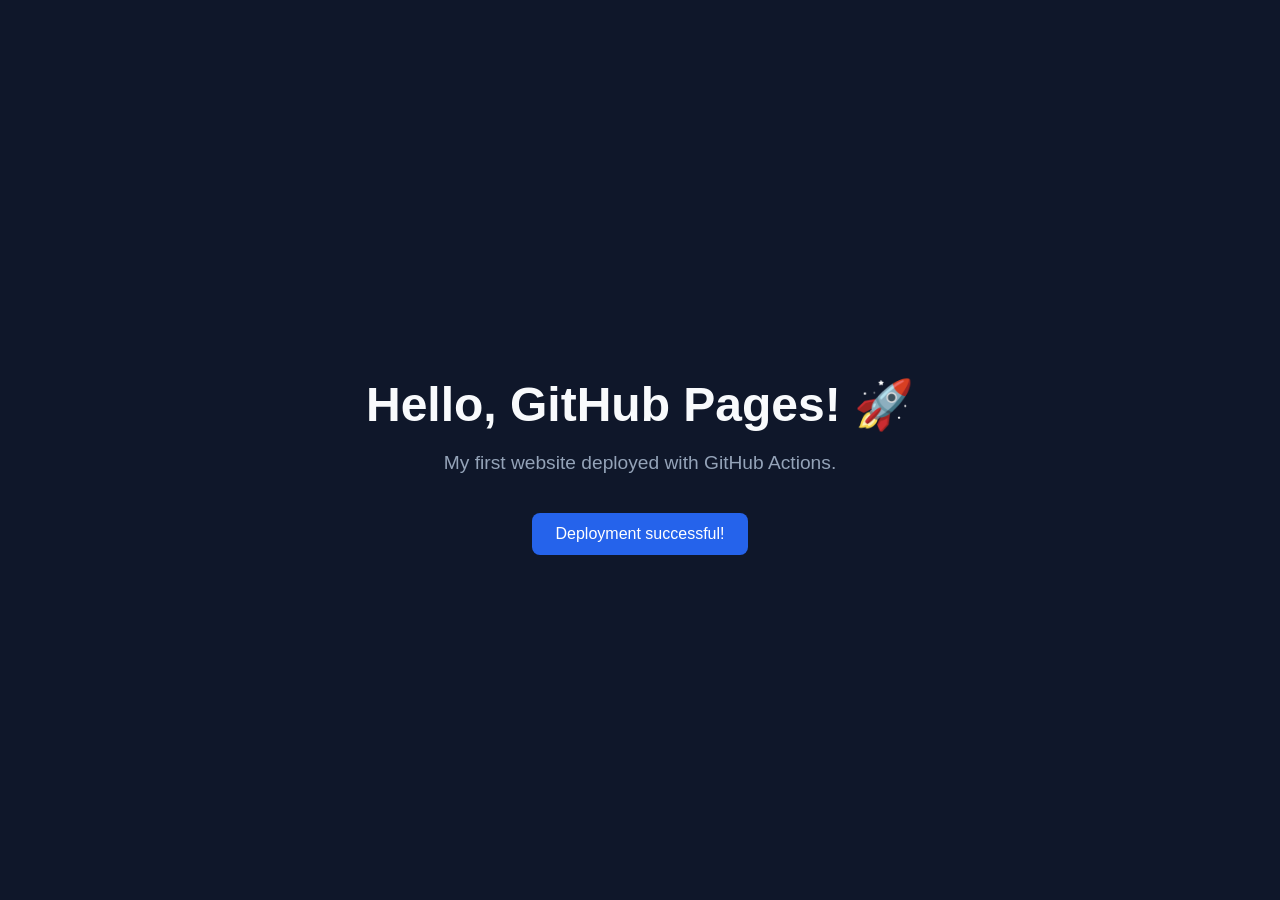
==== index.html @ bdc83b50 "first commit" ====
<!DOCTYPE html>
<html lang="it">
<head>
  <meta charset="UTF-8">
  <meta name="viewport" content="width=device-width, initial-scale=1.0">
  <title>My First GitHub Pages Site</title>

  <style>
    * {
      box-sizing: border-box;
    }

    body {
      margin: 0;
      min-height: 100vh;
      display: flex;
      justify-content: center;
      align-items: center;
      font-family: Arial, sans-serif;
      background: #0f172a;
      color: #f8fafc;
    }

    .container {
      text-align: center;
      padding: 40px;
    }

    h1 {
      font-size: 3rem;
      margin-bottom: 16px;
    }

    p {
      color: #94a3b8;
      font-size: 1.2rem;
    }

    .badge {
      display: inline-block;
      margin-top: 20px;
      padding: 12px 24px;
      border-radius: 8px;
      background: #2563eb;
      color: white;
    }
  </style>
</head>

<body>
  <div class="container">
    <h1>Hello, GitHub Pages! 🚀</h1>
    <p>My first website deployed with GitHub Actions.</p>
    <div class="badge">Deployment successful!</div>
  </div>
</body>
</html>
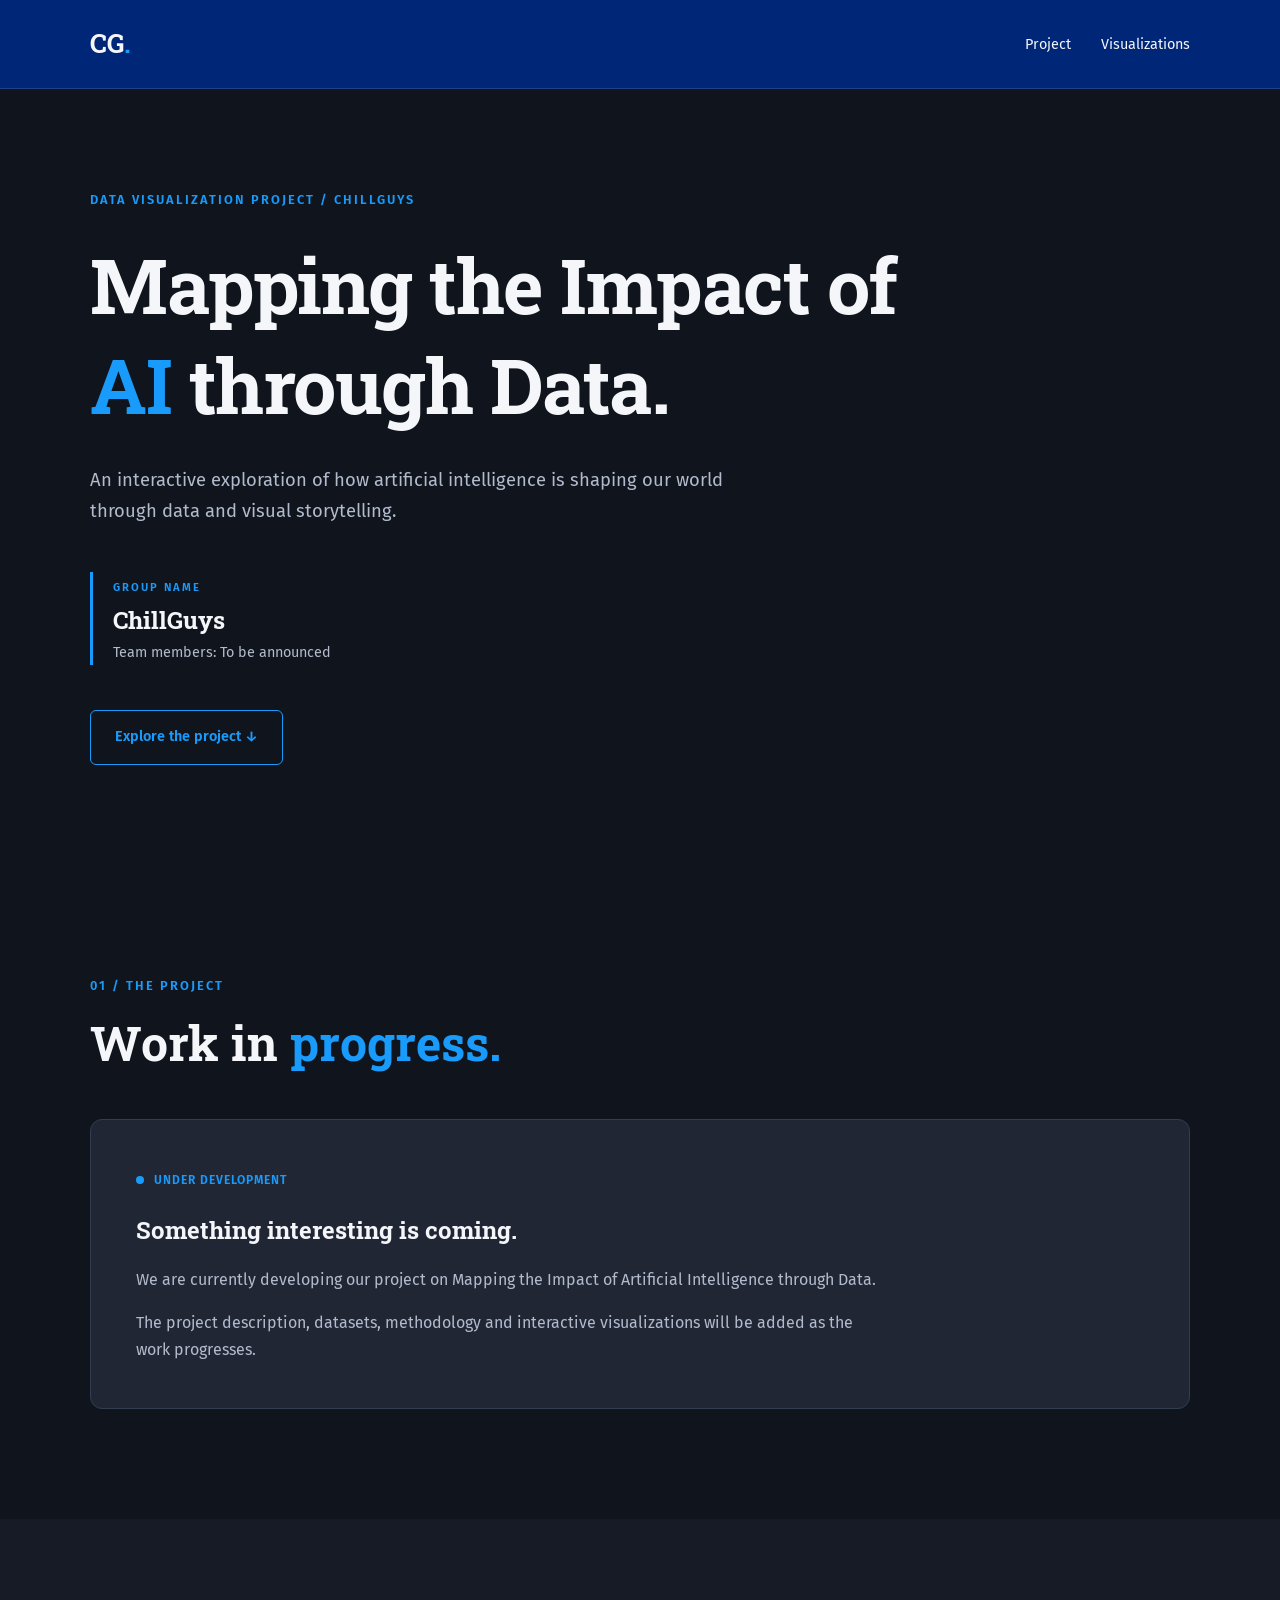
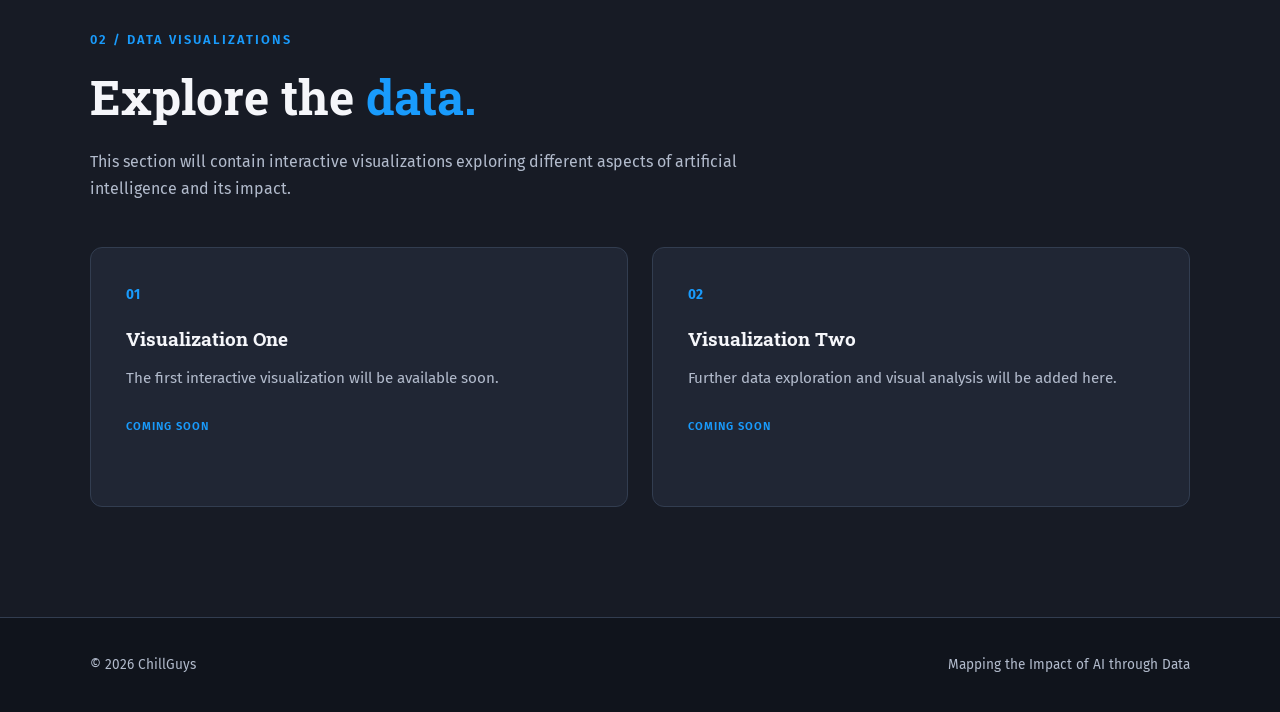
==== commit 02201acc: "update index.html and add the css" ====
--- a/index.html
+++ b/index.html
@@ -1,58 +1,166 @@
 
 <!DOCTYPE html>
-<html lang="it">
+<html lang="en">
 <head>
   <meta charset="UTF-8">
   <meta name="viewport" content="width=device-width, initial-scale=1.0">
-  <title>My First GitHub Pages Site</title>
 
-  <style>
-    * {
-      box-sizing: border-box;
-    }
+  <meta name="description"
+        content="Mapping the Impact of AI through Data - ChillGuys">
 
-    body {
-      margin: 0;
-      min-height: 100vh;
-      display: flex;
-      justify-content: center;
-      align-items: center;
-      font-family: Arial, sans-serif;
-      background: #0f172a;
-      color: #f8fafc;
-    }
+  <title>Mapping the Impact of AI through Data | ChillGuys</title>
 
-    .container {
-      text-align: center;
-      padding: 40px;
-    }
+  <!-- Google Fonts -->
+  <link rel="preconnect" href="https://fonts.googleapis.com">
+  <link rel="preconnect"
+        href="https://fonts.gstatic.com" crossorigin>
 
-    h1 {
-      font-size: 3rem;
-      margin-bottom: 16px;
-    }
+  <link href="https://fonts.googleapis.com/css2?family=Fira+Sans:wght@400;500;600;700&family=Roboto+Slab:wght@400;500;600;700&display=swap"
+        rel="stylesheet">
 
-    p {
-      color: #94a3b8;
-      font-size: 1.2rem;
-    }
-
-    .badge {
-      display: inline-block;
-      margin-top: 20px;
-      padding: 12px 24px;
-      border-radius: 8px;
-      background: #2563eb;
-      color: white;
-    }
-  </style>
+  <!-- External CSS -->
+  <link rel="stylesheet" href="css\style.css">
 </head>
 
 <body>
-  <div class="container">
-    <h1>Hello, GitHub Pages! 🚀</h1>
-    <p>My first website deployed with GitHub Actions.</p>
-    <div class="badge">Deployment successful!</div>
-  </div>
+
+  <!-- NAVIGATION -->
+  <header class="site-header">
+    <nav class="navbar" aria-label="Main navigation">
+      <a href="index.html" class="logo">CG<span>.</span></a>
+
+      <ul class="nav-links">
+        <li><a href="#project">Project</a></li>
+        <li><a href="#visualizations">Visualizations</a></li>
+      </ul>
+    </nav>
+  </header>
+
+  <main>
+
+    <!-- HERO -->
+    <section class="hero">
+      <div class="container">
+
+        <p class="eyebrow">
+          DATA VISUALIZATION PROJECT / CHILLGUYS
+        </p>
+
+        <h1>
+          Mapping the Impact of
+          <span>AI</span> through Data.
+        </h1>
+
+        <p class="hero-description">
+          An interactive exploration of how artificial
+          intelligence is shaping our world through data
+          and visual storytelling.
+        </p>
+
+        <div class="group-info">
+          <span class="group-label">GROUP NAME</span>
+          <h2>ChillGuys</h2>
+          <p>Team members: To be announced</p>
+        </div>
+
+        <a href="#project" class="hero-link">
+          Explore the project &darr;
+        </a>
+
+      </div>
+    </section>
+
+    <!-- SECTION 1 -->
+    <section id="project" class="section">
+      <div class="container">
+
+        <div class="section-heading">
+          <span class="section-number">01 / THE PROJECT</span>
+          <h2>Work in <span>progress.</span></h2>
+        </div>
+
+        <div class="project-card">
+          <span class="status">
+            <span class="status-dot"></span>
+            UNDER DEVELOPMENT
+          </span>
+
+          <h3>Something interesting is coming.</h3>
+
+          <p>
+            We are currently developing our project on
+            Mapping the Impact of Artificial Intelligence
+            through Data.
+          </p>
+
+          <p>
+            The project description, datasets, methodology
+            and interactive visualizations will be added
+            as the work progresses.
+          </p>
+        </div>
+
+      </div>
+    </section>
+
+    <!-- FUTURE VISUALIZATIONS -->
+    <section id="visualizations" class="section section-alt">
+      <div class="container">
+
+        <div class="section-heading">
+          <span class="section-number">
+            02 / DATA VISUALIZATIONS
+          </span>
+
+          <h2>Explore the <span>data.</span></h2>
+
+          <p class="section-description">
+            This section will contain interactive
+            visualizations exploring different aspects
+            of artificial intelligence and its impact.
+          </p>
+        </div>
+
+        <div class="visualization-grid">
+
+          <article class="visualization-card">
+            <span class="card-number">01</span>
+            <h3>Visualization One</h3>
+            <p>
+              The first interactive visualization
+              will be available soon.
+            </p>
+            <span class="coming-soon">COMING SOON</span>
+          </article>
+
+          <article class="visualization-card">
+            <span class="card-number">02</span>
+            <h3>Visualization Two</h3>
+            <p>
+              Further data exploration and visual
+              analysis will be added here.
+            </p>
+            <span class="coming-soon">COMING SOON</span>
+          </article>
+
+        </div>
+      </div>
+    </section>
+
+  </main>
+
+  <!-- FOOTER -->
+  <footer class="site-footer">
+    <div class="container footer-content">
+      <p>
+        &copy; 2026 ChillGuys
+      </p>
+
+      <p>
+        Mapping the Impact of AI through Data
+      </p>
+    </div>
+  </footer>
+
 </body>
 </html>
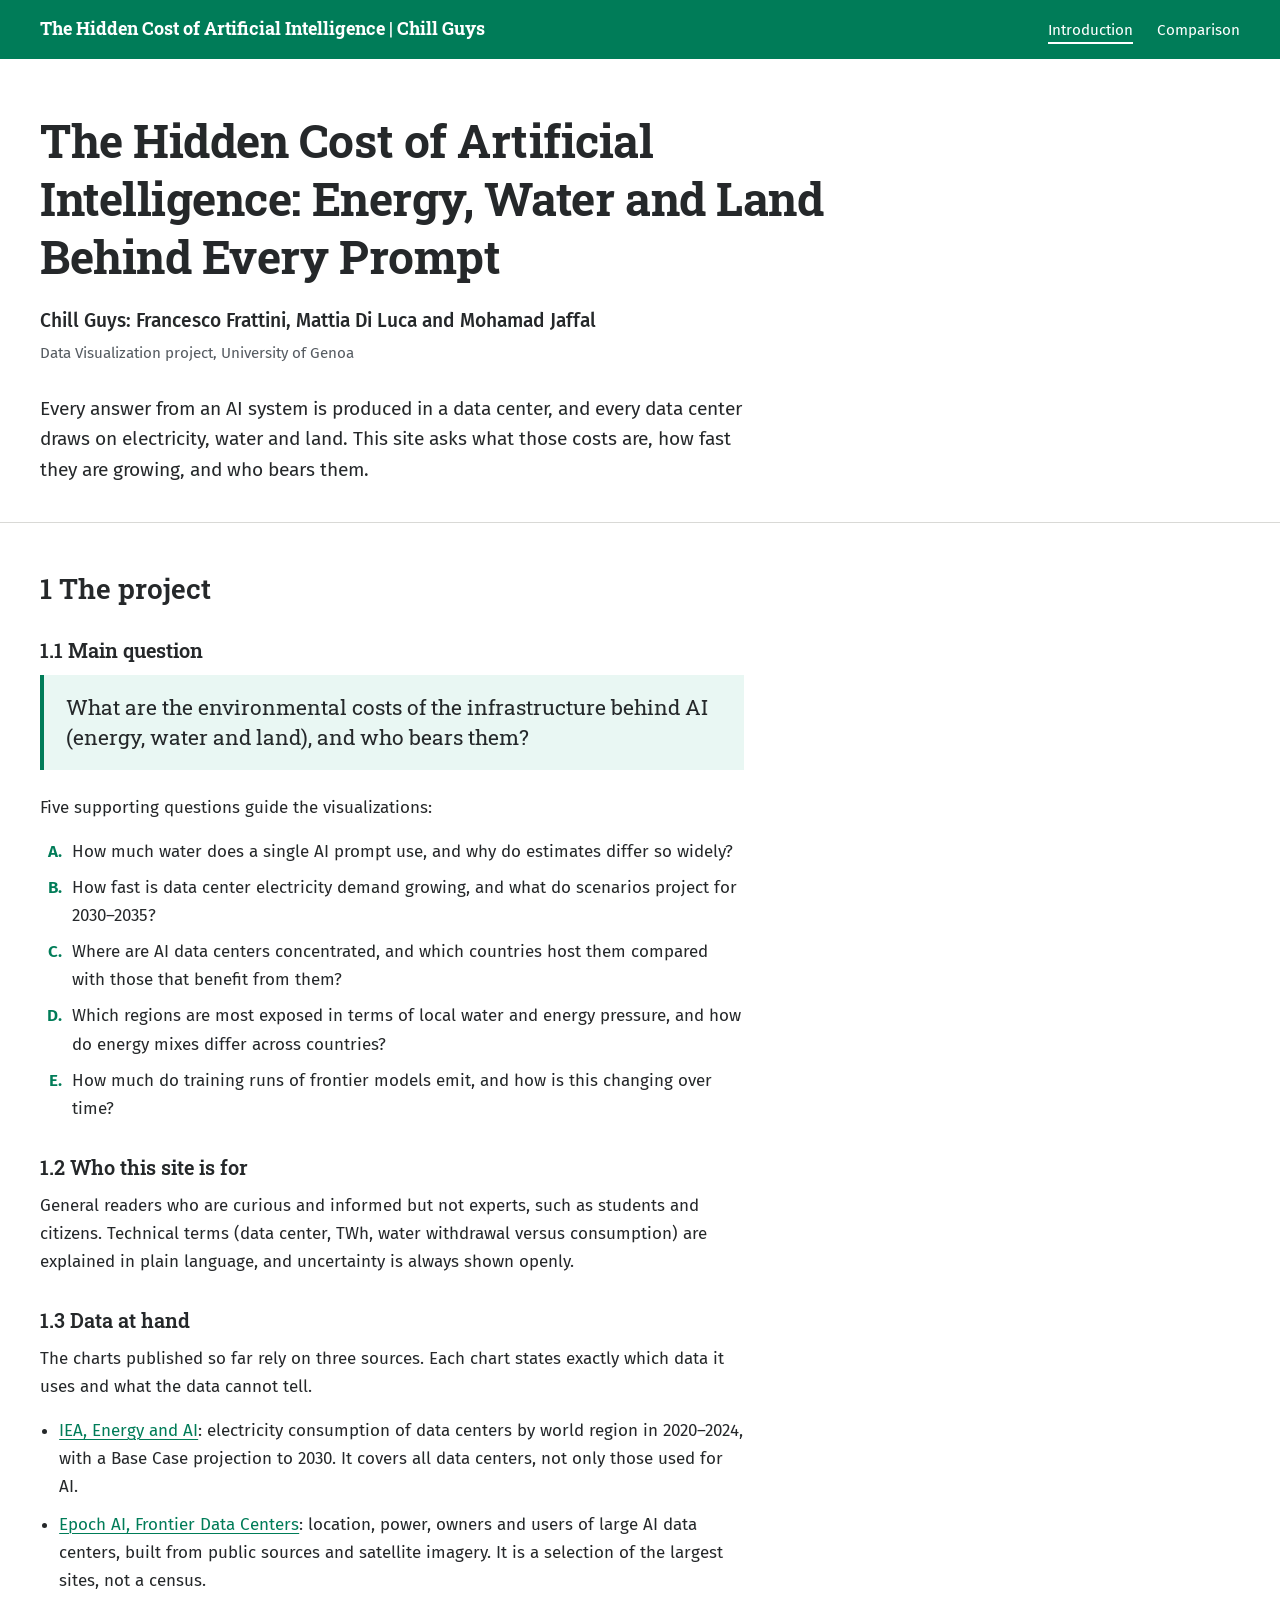
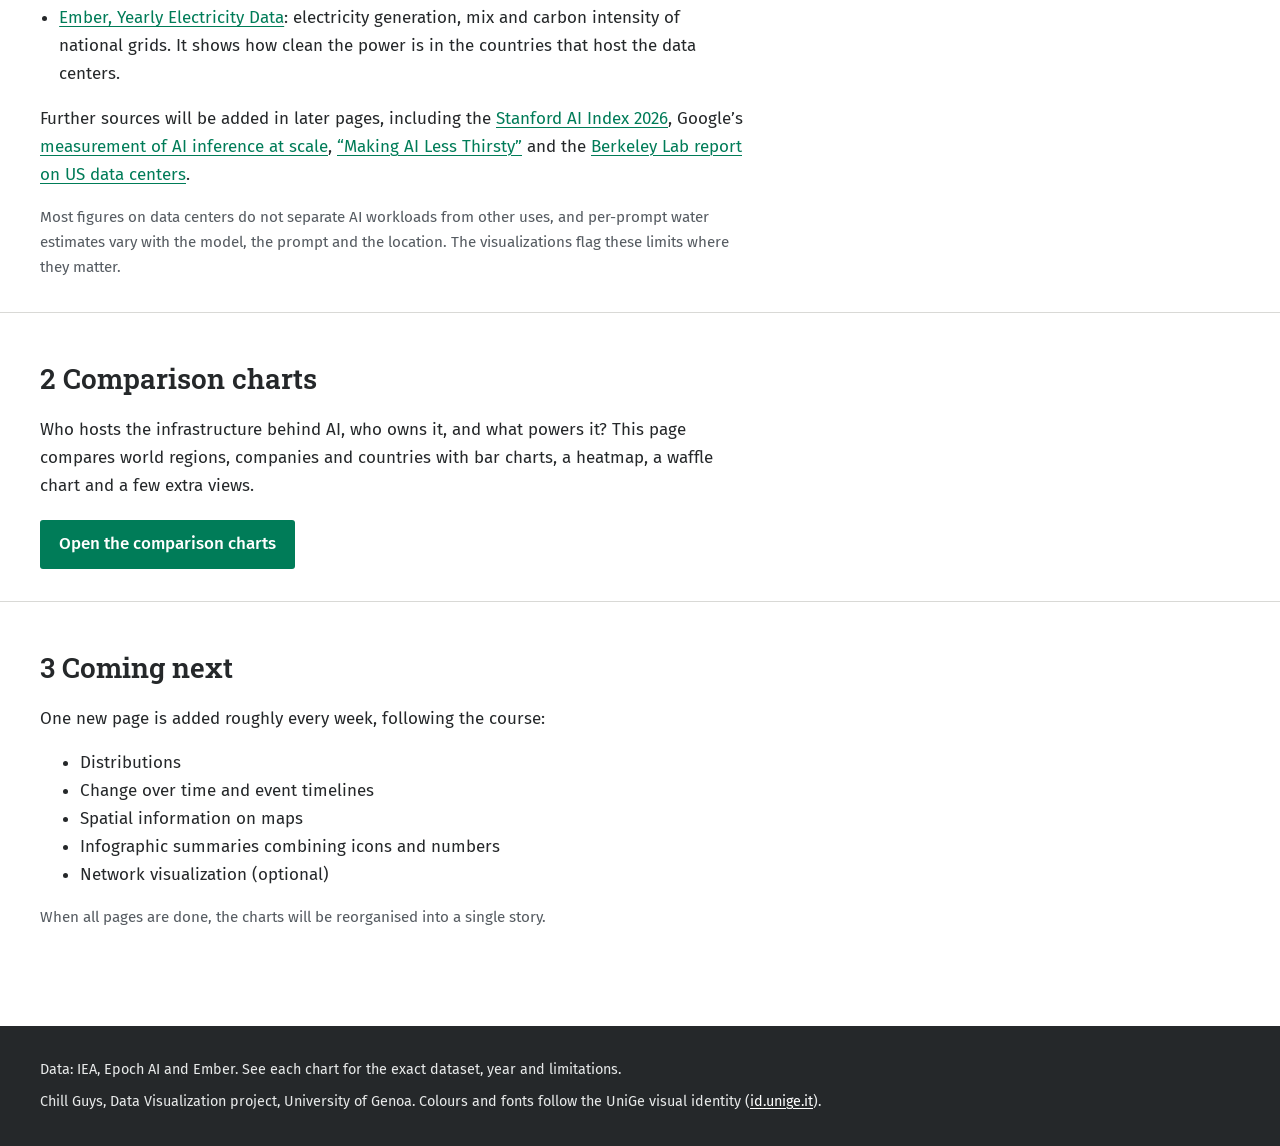
==== commit edd1e175: "modificato css e creato comparison page" ====
--- a/index.html
+++ b/index.html
@@ -1,166 +1,106 @@
-
 <!DOCTYPE html>
 <html lang="en">
 <head>
   <meta charset="UTF-8">
   <meta name="viewport" content="width=device-width, initial-scale=1.0">
+  <meta name="description" content="A data visualization project on the environmental costs of the infrastructure behind artificial intelligence: energy, water and land, and who bears them.">
+  <title>The Hidden Cost of Artificial Intelligence | Chill Guys</title>
 
-  <meta name="description"
-        content="Mapping the Impact of AI through Data - ChillGuys">
+  <link rel="preconnect" href="https://fonts.googleapis.com">
+  <link rel="preconnect" href="https://fonts.gstatic.com" crossorigin>
+  <link href="https://fonts.googleapis.com/css2?family=Fira+Sans:ital,wght@0,400;0,500;0,600;0,700;1,400&amp;family=Roboto+Slab:wght@400;600;700&amp;display=swap" rel="stylesheet">
 
-  <title>Mapping the Impact of AI through Data | ChillGuys</title>
-
-  <!-- Google Fonts -->
-  <link rel="preconnect" href="https://fonts.googleapis.com">
-  <link rel="preconnect"
-        href="https://fonts.gstatic.com" crossorigin>
-
-  <link href="https://fonts.googleapis.com/css2?family=Fira+Sans:wght@400;500;600;700&family=Roboto+Slab:wght@400;500;600;700&display=swap"
-        rel="stylesheet">
-
-  <!-- External CSS -->
-  <link rel="stylesheet" href="css\style.css">
+  <link rel="stylesheet" href="css/style.css">
 </head>
 
 <body>
+  <a class="skip-link" href="#main">Skip to the content</a>
 
-  <!-- NAVIGATION -->
   <header class="site-header">
-    <nav class="navbar" aria-label="Main navigation">
-      <a href="index.html" class="logo">CG<span>.</span></a>
-
-      <ul class="nav-links">
-        <li><a href="#project">Project</a></li>
-        <li><a href="#visualizations">Visualizations</a></li>
-      </ul>
-    </nav>
+    <div class="container site-bar">
+      <a class="site-name" href="index.html">The Hidden Cost of Artificial Intelligence | Chill Guys</a>
+      <nav class="site-nav" aria-label="Main navigation">
+        <ul>
+          <li><a href="index.html" aria-current="page">Introduction</a></li>
+          <li><a href="comparison.html">Comparison</a></li>
+        </ul>
+      </nav>
+    </div>
   </header>
 
-  <main>
+  <main id="main">
 
-    <!-- HERO -->
-    <section class="hero">
+    <div class="report-header">
       <div class="container">
+        <h1>The Hidden Cost of Artificial Intelligence: Energy, Water and Land Behind Every Prompt</h1>
+        <p class="subtitle">Chill Guys: Francesco Frattini, Mattia Di Luca and Mohamad Jaffal</p>
+        <p class="course-line">Data Visualization project, University of Genoa</p>
+        <p class="lead">Every answer from an AI system is produced in a data center, and every data center draws on electricity, water and land. This site asks what those costs are, how fast they are growing, and who bears them.</p>
+      </div>
+    </div>
 
-        <p class="eyebrow">
-          DATA VISUALIZATION PROJECT / CHILLGUYS
-        </p>
+    <section class="report-section" id="project" aria-labelledby="project-title">
+      <div class="container">
+        <h2 id="project-title">1 The project</h2>
 
-        <h1>
-          Mapping the Impact of
-          <span>AI</span> through Data.
-        </h1>
+        <h3>1.1 Main question</h3>
+        <p class="key-question">What are the environmental costs of the infrastructure behind AI (energy, water and land), and who bears them?</p>
 
-        <p class="hero-description">
-          An interactive exploration of how artificial
-          intelligence is shaping our world through data
-          and visual storytelling.
-        </p>
+        <p class="prose">Five supporting questions guide the visualizations:</p>
+        <ol class="questions prose">
+          <li>How much water does a single AI prompt use, and why do estimates differ so widely?</li>
+          <li>How fast is data center electricity demand growing, and what do scenarios project for 2030&ndash;2035?</li>
+          <li>Where are AI data centers concentrated, and which countries host them compared with those that benefit from them?</li>
+          <li>Which regions are most exposed in terms of local water and energy pressure, and how do energy mixes differ across countries?</li>
+          <li>How much do training runs of frontier models emit, and how is this changing over time?</li>
+        </ol>
 
-        <div class="group-info">
-          <span class="group-label">GROUP NAME</span>
-          <h2>ChillGuys</h2>
-          <p>Team members: To be announced</p>
-        </div>
+        <h3>1.2 Who this site is for</h3>
+        <p class="prose">General readers who are curious and informed but not experts, such as students and citizens. Technical terms (data center, TWh, water withdrawal versus consumption) are explained in plain language, and uncertainty is always shown openly.</p>
 
-        <a href="#project" class="hero-link">
-          Explore the project &darr;
-        </a>
-
+        <h3>1.3 Data at hand</h3>
+        <p class="prose">The charts published so far rely on three sources. Each chart states exactly which data it uses and what the data cannot tell.</p>
+        <ul class="source-list prose">
+          <li><a href="https://www.iea.org/data-and-statistics/data-product/energy-and-ai">IEA, Energy and AI</a>: electricity consumption of data centers by world region in 2020&ndash;2024, with a Base Case projection to 2030. It covers all data centers, not only those used for AI.</li>
+          <li><a href="https://epoch.ai/data/data-centers">Epoch AI, Frontier Data Centers</a>: location, power, owners and users of large AI data centers, built from public sources and satellite imagery. It is a selection of the largest sites, not a census.</li>
+          <li><a href="https://ember-energy.org/data/yearly-electricity-data/">Ember, Yearly Electricity Data</a>: electricity generation, mix and carbon intensity of national grids. It shows how clean the power is in the countries that host the data centers.</li>
+        </ul>
+        <p class="prose">Further sources will be added in later pages, including the <a href="https://hai.stanford.edu/ai-index/2026-ai-index-report">Stanford AI Index 2026</a>, Google&rsquo;s <a href="https://arxiv.org/html/2508.15734v1">measurement of AI inference at scale</a>, <a href="https://dl.acm.org/doi/10.1145/3724499">&ldquo;Making AI Less Thirsty&rdquo;</a> and the <a href="https://eta-publications.lbl.gov/publications/2024-lbnl-data-center-energy-usage-report">Berkeley Lab report on US data centers</a>.</p>
+        <p class="note">Most figures on data centers do not separate AI workloads from other uses, and per-prompt water estimates vary with the model, the prompt and the location. The visualizations flag these limits where they matter.</p>
       </div>
     </section>
 
-    <!-- SECTION 1 -->
-    <section id="project" class="section">
+    <section class="report-section" id="comparison" aria-labelledby="comparison-title">
       <div class="container">
-
-        <div class="section-heading">
-          <span class="section-number">01 / THE PROJECT</span>
-          <h2>Work in <span>progress.</span></h2>
-        </div>
-
-        <div class="project-card">
-          <span class="status">
-            <span class="status-dot"></span>
-            UNDER DEVELOPMENT
-          </span>
-
-          <h3>Something interesting is coming.</h3>
-
-          <p>
-            We are currently developing our project on
-            Mapping the Impact of Artificial Intelligence
-            through Data.
-          </p>
-
-          <p>
-            The project description, datasets, methodology
-            and interactive visualizations will be added
-            as the work progresses.
-          </p>
-        </div>
-
+        <h2 id="comparison-title">2 Comparison charts</h2>
+        <p class="prose">Who hosts the infrastructure behind AI, who owns it, and what powers it? This page compares world regions, companies and countries with bar charts, a heatmap, a waffle chart and a few extra views.</p>
+        <p><a class="page-link" href="comparison.html">Open the comparison charts</a></p>
       </div>
     </section>
 
-    <!-- FUTURE VISUALIZATIONS -->
-    <section id="visualizations" class="section section-alt">
+    <section class="report-section" id="next" aria-labelledby="next-title">
       <div class="container">
-
-        <div class="section-heading">
-          <span class="section-number">
-            02 / DATA VISUALIZATIONS
-          </span>
-
-          <h2>Explore the <span>data.</span></h2>
-
-          <p class="section-description">
-            This section will contain interactive
-            visualizations exploring different aspects
-            of artificial intelligence and its impact.
-          </p>
-        </div>
-
-        <div class="visualization-grid">
-
-          <article class="visualization-card">
-            <span class="card-number">01</span>
-            <h3>Visualization One</h3>
-            <p>
-              The first interactive visualization
-              will be available soon.
-            </p>
-            <span class="coming-soon">COMING SOON</span>
-          </article>
-
-          <article class="visualization-card">
-            <span class="card-number">02</span>
-            <h3>Visualization Two</h3>
-            <p>
-              Further data exploration and visual
-              analysis will be added here.
-            </p>
-            <span class="coming-soon">COMING SOON</span>
-          </article>
-
-        </div>
+        <h2 id="next-title">3 Coming next</h2>
+        <p class="prose">One new page is added roughly every week, following the course:</p>
+        <ul class="prose">
+          <li>Distributions</li>
+          <li>Change over time and event timelines</li>
+          <li>Spatial information on maps</li>
+          <li>Infographic summaries combining icons and numbers</li>
+          <li>Network visualization (optional)</li>
+        </ul>
+        <p class="note">When all pages are done, the charts will be reorganised into a single story.</p>
       </div>
     </section>
 
   </main>
 
-  <!-- FOOTER -->
   <footer class="site-footer">
-    <div class="container footer-content">
-      <p>
-        &copy; 2026 ChillGuys
-      </p>
-
-      <p>
-        Mapping the Impact of AI through Data
-      </p>
+    <div class="container">
+      <p>Data: IEA, Epoch AI and Ember. See each chart for the exact dataset, year and limitations.</p>
+      <p>Chill Guys, Data Visualization project, University of Genoa. Colours and fonts follow the UniGe visual identity (<a href="https://id.unige.it">id.unige.it</a>).</p>
+      <!-- TODO: add the official UniGe logo from id.unige.it/download (put it in an img/ folder). -->
     </div>
   </footer>
-
 </body>
 </html>
--- a/css/style.css
+++ b/css/style.css
@@ -0,0 +1,479 @@
+/* ==========================================================================
+   ChillGuys - Data Visualization project
+   Report-style layout. Colours from the UniGe visual identity (id.unige.it):
+     - Scienze MFN green   #007C58  (Pantone 2419 C)
+     - UniGe dark          #25282A  (Pantone 426 C)
+     - UniGe cool grey     #D9D9D6  (Pantone Cool Gray 1 C)
+     - UniGe yellow        #F4DA40  (Pantone 7404 C)
+     - UniGe light blue    #199BFC  (Pantone 2192 C)
+     - UniGe red           #C8102E  (Pantone 186 C)
+   Variants derived from the green (same hue, different lightness):
+     deep #005C41, accent #30A684, tint #E9F7F3
+   Fonts required by the course: Roboto Slab (headings), Fira Sans (text).
+   All styling lives in this file; SVG elements are styled through classes.
+   ========================================================================== */
+
+/* 1. Design tokens
+   -------------------------------------------------------------------------- */
+:root {
+  --green: #007C58;
+  --green-deep: #005C41;
+  --accent: #30A684;
+  --tint: #E9F7F3;
+
+  --ink: #25282A;
+  --muted: #555B61;
+  --rule: #D9D9D6;
+  --paper: #FFFFFF;
+  --surface: #F4F6F5;
+
+  --yellow: #F4DA40;
+  --blue: #199BFC;
+  --red: #C8102E;
+
+  /* sequential scale for heatmaps (light to dark green) */
+  --seq-0: #E9F7F3;
+  --seq-1: #B4DBD0;
+  --seq-2: #7FBFAD;
+  --seq-3: #4AA389;
+  --seq-4: #158766;
+  --seq-5: #007250;
+  --seq-6: #006044;
+  --seq-7: #004E38;
+  --seq-8: #003D2B;
+
+  --heading-font: "Roboto Slab", Georgia, serif;
+  --body-font: "Fira Sans", "Helvetica Neue", Arial, sans-serif;
+
+  --text-width: 44rem;
+  --page-width: 75rem;
+}
+
+/* 2. Base
+   -------------------------------------------------------------------------- */
+*,
+*::before,
+*::after {
+  box-sizing: border-box;
+}
+
+html {
+  font-size: 100%;
+  -webkit-text-size-adjust: 100%;
+}
+
+@media (prefers-reduced-motion: no-preference) {
+  html {
+    scroll-behavior: smooth;
+  }
+}
+
+body {
+  margin: 0;
+  font-family: var(--body-font);
+  font-size: 1.0625rem;
+  line-height: 1.65;
+  color: var(--ink);
+  background: var(--paper);
+}
+
+h1,
+h2,
+h3 {
+  font-family: var(--heading-font);
+  color: var(--ink);
+  line-height: 1.25;
+  margin: 0;
+}
+
+p,
+ul,
+ol {
+  margin: 0 0 1rem;
+}
+
+a {
+  color: var(--green);
+  text-decoration-thickness: 1px;
+  text-underline-offset: 0.15em;
+}
+
+a:hover {
+  color: var(--green-deep);
+}
+
+:focus-visible {
+  outline: 3px solid var(--accent);
+  outline-offset: 2px;
+}
+
+.container {
+  width: min(var(--page-width), 100% - 2.5rem);
+  margin-inline: auto;
+}
+
+.prose {
+  max-width: var(--text-width);
+}
+
+.skip-link {
+  position: absolute;
+  left: 1rem;
+  top: -4rem;
+  padding: 0.6rem 1rem;
+  background: var(--paper);
+  color: var(--ink);
+  border: 2px solid var(--green);
+  z-index: 10;
+}
+
+.skip-link:focus {
+  top: 1rem;
+}
+
+/* 3. Site bar and navigation
+   -------------------------------------------------------------------------- */
+.site-header {
+  background: var(--green);
+  color: #FFFFFF;
+}
+
+.site-bar {
+  display: flex;
+  align-items: baseline;
+  justify-content: space-between;
+  gap: 1.5rem;
+  padding-block: 0.9rem;
+}
+
+.site-name {
+  font-family: var(--heading-font);
+  font-weight: 700;
+  font-size: 1.1rem;
+  color: #FFFFFF;
+  text-decoration: none;
+}
+
+.site-nav ul {
+  display: flex;
+  flex-wrap: wrap;
+  gap: 0.25rem 1.5rem;
+  margin: 0;
+  padding: 0;
+  list-style: none;
+}
+
+.site-nav a {
+  color: #FFFFFF;
+  text-decoration: none;
+  font-size: 0.95rem;
+  padding-block: 0.15rem;
+  border-bottom: 2px solid transparent;
+}
+
+.site-nav a:hover,
+.site-nav a[aria-current="page"] {
+  color: #FFFFFF;
+  border-bottom-color: #FFFFFF;
+}
+
+.site-header :focus-visible {
+  outline-color: #FFFFFF;
+}
+
+/* 4. Title block
+   -------------------------------------------------------------------------- */
+.report-header {
+  padding-block: 3.25rem 2.25rem;
+  border-bottom: 1px solid var(--rule);
+}
+
+.report-header h1 {
+  max-width: 52rem;
+  font-size: clamp(1.9rem, 4vw, 2.9rem);
+  font-weight: 700;
+  letter-spacing: -0.01em;
+}
+
+.subtitle {
+  margin: 1.25rem 0 0.25rem;
+  font-size: 1.2rem;
+  font-weight: 500;
+}
+
+.course-line {
+  margin: 0;
+  color: var(--muted);
+  font-size: 0.95rem;
+}
+
+.lead {
+  max-width: var(--text-width);
+  margin: 1.75rem 0 0;
+  font-size: 1.2rem;
+  line-height: 1.6;
+}
+
+/* 5. Sections
+   -------------------------------------------------------------------------- */
+.report-section {
+  padding-block: 3rem 1rem;
+}
+
+.report-section + .report-section {
+  border-top: 1px solid var(--rule);
+}
+
+.report-section h2 {
+  font-size: 1.75rem;
+  font-weight: 600;
+  margin-bottom: 1.25rem;
+}
+
+.report-section h3 {
+  font-size: 1.25rem;
+  font-weight: 600;
+  margin: 2rem 0 0.75rem;
+}
+
+.key-question {
+  max-width: var(--text-width);
+  margin: 0 0 1.5rem;
+  padding: 1.1rem 1.4rem;
+  background: var(--tint);
+  border-left: 4px solid var(--green);
+  font-family: var(--heading-font);
+  font-size: 1.3rem;
+  line-height: 1.45;
+}
+
+.questions {
+  padding-left: 1.6rem;
+  list-style-type: upper-alpha;
+}
+
+.questions li {
+  margin-bottom: 0.5rem;
+  padding-left: 0.4rem;
+}
+
+.questions li::marker {
+  color: var(--green);
+  font-weight: 600;
+}
+
+.source-list {
+  padding-left: 1.2rem;
+}
+
+.source-list li {
+  margin-bottom: 0.6rem;
+}
+
+.note {
+  max-width: var(--text-width);
+  color: var(--muted);
+  font-size: 0.95rem;
+}
+
+.page-link {
+  display: inline-block;
+  margin-top: 0.25rem;
+  padding: 0.65rem 1.2rem;
+  background: var(--green);
+  color: #FFFFFF;
+  font-weight: 500;
+  text-decoration: none;
+  border-radius: 3px;
+}
+
+.page-link:hover {
+  background: var(--green-deep);
+  color: #FFFFFF;
+}
+
+/* 6. Figures (charts use the full page width, text stays in a narrow column)
+   -------------------------------------------------------------------------- */
+.chart-section {
+  padding-block: 3rem 1rem;
+  border-top: 1px solid var(--rule);
+}
+
+.chart-section h2 {
+  max-width: 48rem;
+  font-size: 1.6rem;
+  font-weight: 600;
+  margin-bottom: 0.75rem;
+}
+
+.chart-lede {
+  max-width: var(--text-width);
+}
+
+.figure {
+  margin: 1.5rem 0 0.75rem;
+}
+
+.chart-frame {
+  display: flex;
+  align-items: center;
+  justify-content: center;
+  width: 100%;
+  min-height: clamp(22rem, 62vh, 40rem);
+  background: var(--paper);
+  border: 1px solid var(--rule);
+}
+
+.chart-frame svg {
+  display: block;
+  width: 100%;
+  height: auto;
+}
+
+.chart-placeholder {
+  margin: 0;
+  padding: 1rem;
+  color: var(--muted);
+  font-size: 0.95rem;
+  text-align: center;
+}
+
+.figure figcaption {
+  max-width: var(--text-width);
+  margin-top: 0.6rem;
+  color: var(--muted);
+  font-size: 0.9rem;
+}
+
+.chart-note {
+  max-width: var(--text-width);
+  color: var(--muted);
+  font-size: 0.9rem;
+}
+
+/* 7. SVG foundation for D3 (styled by class, never inline)
+   -------------------------------------------------------------------------- */
+.chart-frame svg text {
+  font-family: var(--body-font);
+  font-size: 0.8125rem;
+  fill: var(--ink);
+}
+
+.axis path,
+.axis line {
+  stroke: var(--rule);
+}
+
+.axis text {
+  fill: var(--muted);
+}
+
+.gridline {
+  stroke: var(--rule);
+  stroke-dasharray: 2 3;
+}
+
+.chart-title,
+.axis-title {
+  fill: var(--muted);
+  font-size: 0.8125rem;
+}
+
+.value-label {
+  font-weight: 500;
+}
+
+.mark {
+  fill: var(--green);
+}
+
+.mark--muted {
+  fill: var(--rule);
+}
+
+.mark--highlight {
+  fill: var(--yellow);
+  stroke: var(--ink);
+  stroke-width: 1;
+}
+
+.connector {
+  stroke: var(--muted);
+  stroke-width: 2;
+}
+
+/* heatmap bins: apply as class "q0" ... "q8" */
+.q0 { fill: var(--seq-0); }
+.q1 { fill: var(--seq-1); }
+.q2 { fill: var(--seq-2); }
+.q3 { fill: var(--seq-3); }
+.q4 { fill: var(--seq-4); }
+.q5 { fill: var(--seq-5); }
+.q6 { fill: var(--seq-6); }
+.q7 { fill: var(--seq-7); }
+.q8 { fill: var(--seq-8); }
+
+/* categories: apply as class "cat-1" ... "cat-6" (UniGe palette) */
+.cat-1 { fill: var(--green); }
+.cat-2 { fill: var(--yellow); }
+.cat-3 { fill: var(--blue); }
+.cat-4 { fill: var(--red); }
+.cat-5 { fill: var(--ink); }
+.cat-6 { fill: var(--rule); }
+
+/* 8. Footer
+   -------------------------------------------------------------------------- */
+.site-footer {
+  margin-top: 4rem;
+  padding-block: 2rem;
+  background: var(--ink);
+  color: #E8EAEA;
+  font-size: 0.9rem;
+}
+
+.site-footer p {
+  max-width: 52rem;
+  margin: 0 0 0.5rem;
+}
+
+.site-footer p:last-child {
+  margin-bottom: 0;
+}
+
+.site-footer a {
+  color: #FFFFFF;
+}
+
+.site-footer :focus-visible {
+  outline-color: var(--accent);
+}
+
+/* 9. Small screens
+   -------------------------------------------------------------------------- */
+@media (max-width: 40rem) {
+  body {
+    font-size: 1rem;
+  }
+
+  .site-bar {
+    flex-direction: column;
+    gap: 0.4rem;
+  }
+
+  .report-header {
+    padding-block: 2.25rem 1.75rem;
+  }
+
+  .report-section,
+  .chart-section {
+    padding-block: 2.25rem 0.5rem;
+  }
+
+  .chart-frame {
+    min-height: 18rem;
+  }
+
+  .key-question {
+    font-size: 1.15rem;
+  }
+}
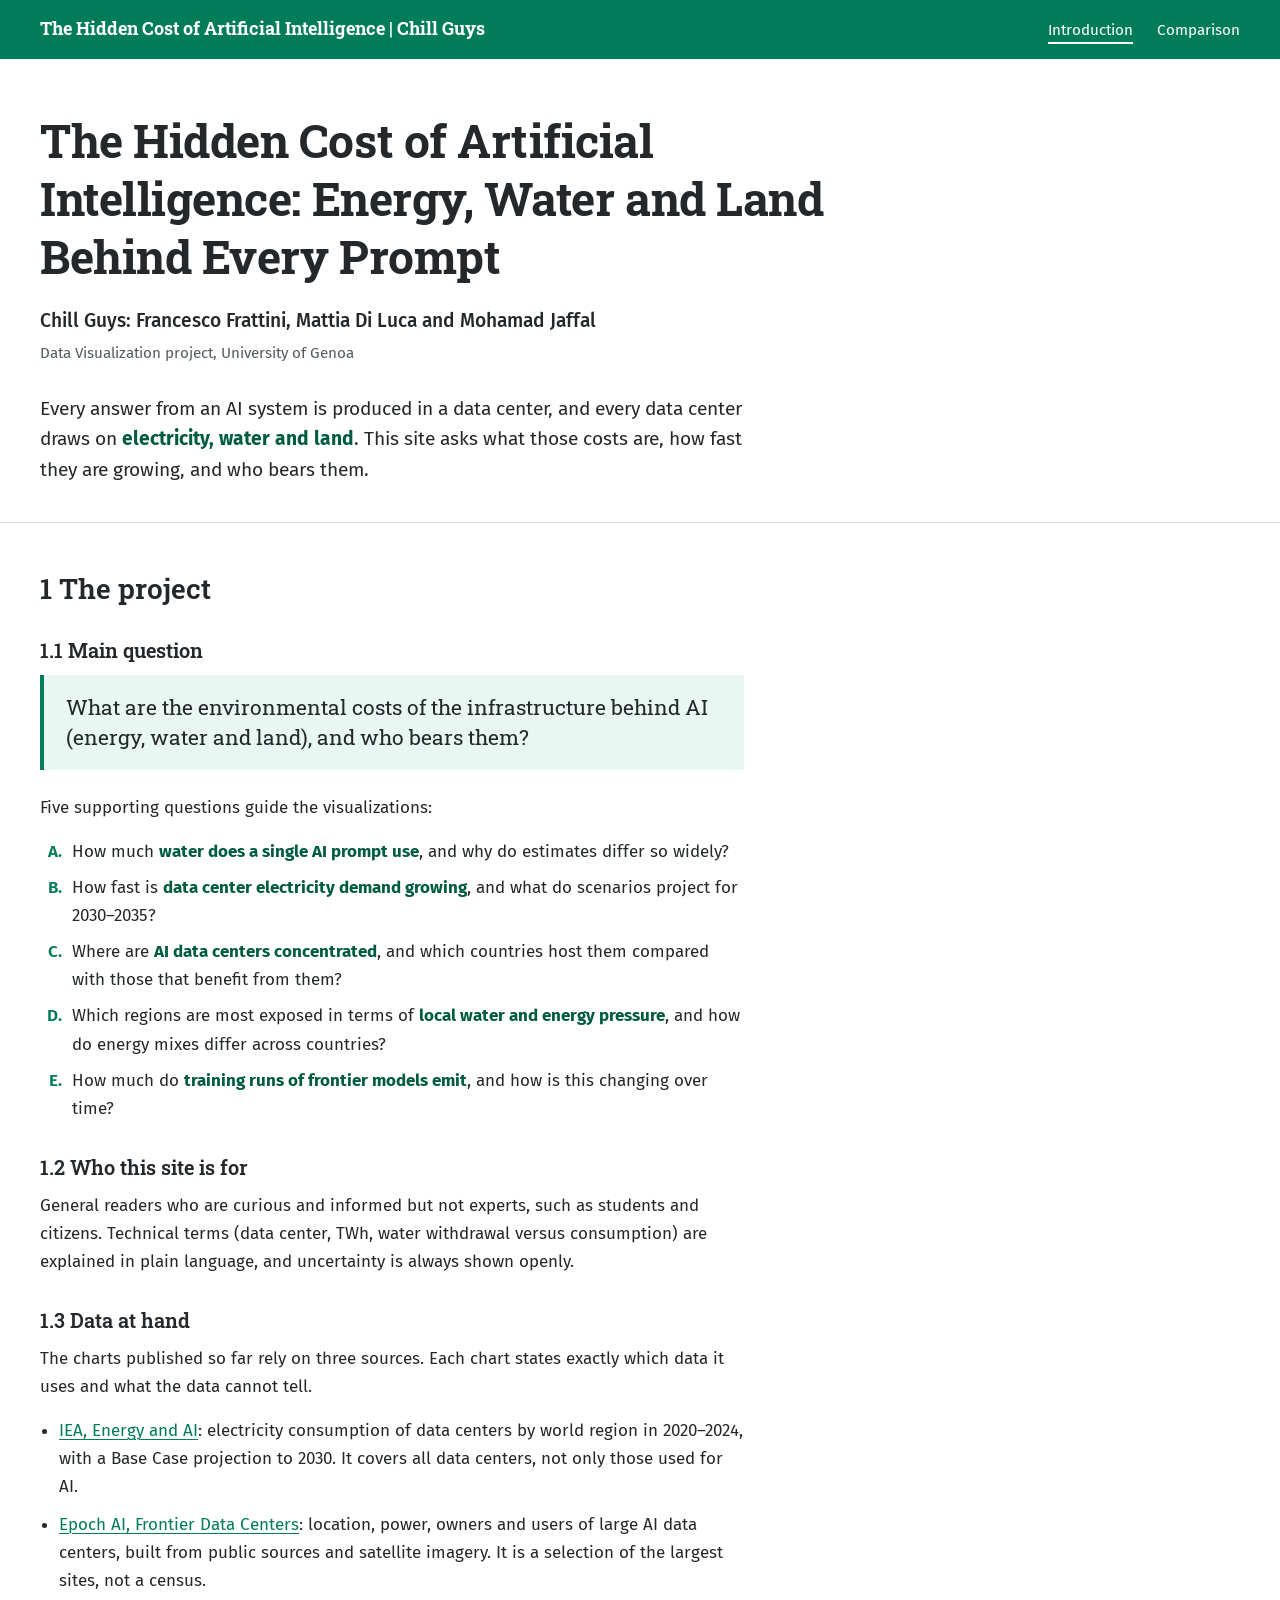
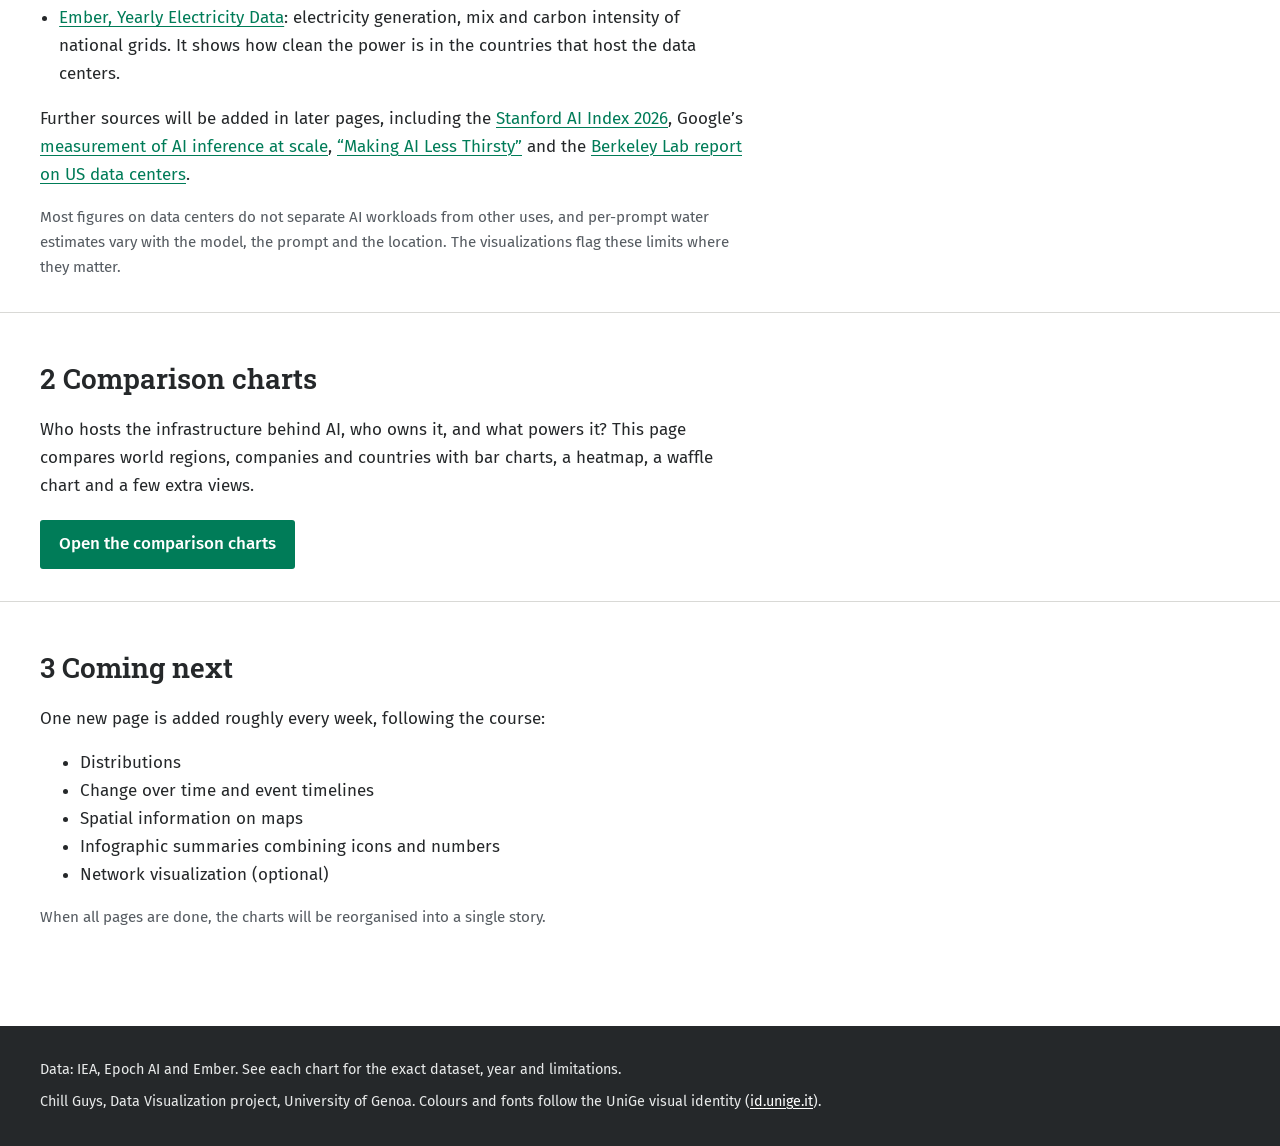
==== commit 38ba9350: "adjusted the bug with the link in the notes and edited the text" ====
--- a/index.html
+++ b/index.html
@@ -35,7 +35,7 @@
         <h1>The Hidden Cost of Artificial Intelligence: Energy, Water and Land Behind Every Prompt</h1>
         <p class="subtitle">Chill Guys: Francesco Frattini, Mattia Di Luca and Mohamad Jaffal</p>
         <p class="course-line">Data Visualization project, University of Genoa</p>
-        <p class="lead">Every answer from an AI system is produced in a data center, and every data center draws on electricity, water and land. This site asks what those costs are, how fast they are growing, and who bears them.</p>
+        <p class="lead">Every answer from an AI system is produced in a data center, and every data center draws on <strong>electricity, water and land</strong>. This site asks what those costs are, how fast they are growing, and who bears them.</p>
       </div>
     </div>
 
@@ -48,11 +48,11 @@
 
         <p class="prose">Five supporting questions guide the visualizations:</p>
         <ol class="questions prose">
-          <li>How much water does a single AI prompt use, and why do estimates differ so widely?</li>
-          <li>How fast is data center electricity demand growing, and what do scenarios project for 2030&ndash;2035?</li>
-          <li>Where are AI data centers concentrated, and which countries host them compared with those that benefit from them?</li>
-          <li>Which regions are most exposed in terms of local water and energy pressure, and how do energy mixes differ across countries?</li>
-          <li>How much do training runs of frontier models emit, and how is this changing over time?</li>
+          <li>How much <strong>water does a single AI prompt use</strong>, and why do estimates differ so widely?</li>
+          <li>How fast is <strong>data center electricity demand growing</strong>, and what do scenarios project for 2030&ndash;2035?</li>
+          <li>Where are <strong>AI data centers concentrated</strong>, and which countries host them compared with those that benefit from them?</li>
+          <li>Which regions are most exposed in terms of <strong>local water and energy pressure</strong>, and how do energy mixes differ across countries?</li>
+          <li>How much do <strong>training runs of frontier models emit</strong>, and how is this changing over time?</li>
         </ol>
 
         <h3>1.2 Who this site is for</h3>
--- a/css/style.css
+++ b/css/style.css
@@ -1,18 +1,3 @@
-/* ==========================================================================
-   ChillGuys - Data Visualization project
-   Report-style layout. Colours from the UniGe visual identity (id.unige.it):
-     - Scienze MFN green   #007C58  (Pantone 2419 C)
-     - UniGe dark          #25282A  (Pantone 426 C)
-     - UniGe cool grey     #D9D9D6  (Pantone Cool Gray 1 C)
-     - UniGe yellow        #F4DA40  (Pantone 7404 C)
-     - UniGe light blue    #199BFC  (Pantone 2192 C)
-     - UniGe red           #C8102E  (Pantone 186 C)
-   Variants derived from the green (same hue, different lightness):
-     deep #005C41, accent #30A684, tint #E9F7F3
-   Fonts required by the course: Roboto Slab (headings), Fira Sans (text).
-   All styling lives in this file; SVG elements are styled through classes.
-   ========================================================================== */
-
 /* 1. Design tokens
    -------------------------------------------------------------------------- */
 :root {
@@ -32,21 +17,28 @@
   --red: #C8102E;
 
   /* sequential scale for heatmaps (light to dark green) */
-  --seq-0: #E9F7F3;
-  --seq-1: #B4DBD0;
-  --seq-2: #7FBFAD;
-  --seq-3: #4AA389;
-  --seq-4: #158766;
-  --seq-5: #007250;
-  --seq-6: #006044;
-  --seq-7: #004E38;
-  --seq-8: #003D2B;
+  --seq-0: #E6F4EF;
+  --seq-1: #B8DFD2;
+  --seq-2: #82C4AE;
+  --seq-3: #49A487;
+  --seq-4: #197E5E;
+  --seq-5: #085A42;
+  --seq-6: #0A3B2D;
+  --seq-7: #1A2421;
 
   --heading-font: "Roboto Slab", Georgia, serif;
   --body-font: "Fira Sans", "Helvetica Neue", Arial, sans-serif;
 
   --text-width: 44rem;
   --page-width: 75rem;
+  --text-gap: clamp(2rem, 5vw, 4rem);
+
+  /* area colours, inspired by flags (Figure 1, reuse in Figure 2) */
+  --area-us: #1F3A8A;
+  --area-cn: #DE2910;
+  --area-eu: #FFCC00;
+  --area-apac: #3AA6D8;
+  --area-row: #B4B9BE;
 }
 
 /* 2. Base
@@ -403,15 +395,15 @@
 }
 
 /* heatmap bins: apply as class "q0" ... "q8" */
-.q0 { fill: var(--seq-0); }
-.q1 { fill: var(--seq-1); }
-.q2 { fill: var(--seq-2); }
-.q3 { fill: var(--seq-3); }
-.q4 { fill: var(--seq-4); }
-.q5 { fill: var(--seq-5); }
-.q6 { fill: var(--seq-6); }
-.q7 { fill: var(--seq-7); }
-.q8 { fill: var(--seq-8); }
+/* heatmap bins: apply as class "q0" ... "q7" */
+.q0 { fill: var(--seq-0); background: var(--seq-0); }
+.q1 { fill: var(--seq-1); background: var(--seq-1); }
+.q2 { fill: var(--seq-2); background: var(--seq-2); }
+.q3 { fill: var(--seq-3); background: var(--seq-3); }
+.q4 { fill: var(--seq-4); background: var(--seq-4); }
+.q5 { fill: var(--seq-5); background: var(--seq-5); }
+.q6 { fill: var(--seq-6); background: var(--seq-6); }
+.q7 { fill: var(--seq-7); background: var(--seq-7); }
 
 /* categories: apply as class "cat-1" ... "cat-6" (UniGe palette) */
 .cat-1 { fill: var(--green); }
@@ -477,3 +469,1376 @@
     font-size: 1.15rem;
   }
 }
+
+/* Comparisons
+   -------------------------------------------------------------------------- */
+
+/* Area colours & dimming shared across charts */
+.waffle-us   { fill: var(--area-us); }
+.waffle-cn   { fill: var(--area-cn); }
+.waffle-eu   { fill: var(--area-eu); }
+.waffle-apac { fill: var(--area-apac); }
+.waffle-row  { fill: var(--area-row); }
+.waffle-muted { opacity: 0.16; }
+
+/* Figure 1 — Waffle */
+#chart-waffle {
+  display: grid;
+  grid-template-columns: minmax(0, 22rem) minmax(0, 32rem);
+  justify-content: center;
+  align-items: center;
+  gap: clamp(1.5rem, 5vw, 4rem);
+  width: 100%;
+  min-height: 0;
+  padding: clamp(0.6rem, 2vw, 1.6rem);
+}
+
+#chart-waffle .waffle-grid {
+  width: 100%;
+  height: auto;
+  justify-self: center;
+}
+
+#chart-waffle table {
+  width: 100%;
+  border-collapse: collapse;
+  font-size: 1rem;
+  font-variant-numeric: tabular-nums;
+}
+
+#chart-waffle caption {
+  text-align: left;
+  font: 600 1rem var(--heading-font);
+  margin-bottom: 0.45rem;
+}
+
+#chart-waffle th,
+#chart-waffle td {
+  padding: 0.35rem 0.3rem;
+  border-bottom: 1px solid var(--rule);
+  text-align: right;
+}
+
+#chart-waffle th:first-child {
+  text-align: left;
+}
+
+#chart-waffle button {
+  display: inline-flex;
+  align-items: center;
+  gap: 0.5rem;
+  min-height: 2rem;
+  border: 0;
+  background: transparent;
+  color: inherit;
+  font: 400 1em var(--body-font);
+  text-align: left;
+  cursor: pointer;
+  padding: 0.2rem;
+}
+
+#chart-waffle .waffle-key {
+  display: inline-block;
+  width: 10px;
+  height: 10px;
+  flex: 0 0 10px;
+  border-radius: 2px;
+  border: 1px solid rgba(37, 40, 42, 0.35);
+}
+
+#chart-waffle .waffle-key-us   { background: var(--area-us); }
+#chart-waffle .waffle-key-cn   { background: var(--area-cn); }
+#chart-waffle .waffle-key-eu   { background: var(--area-eu); }
+#chart-waffle .waffle-key-apac { background: var(--area-apac); }
+#chart-waffle .waffle-key-row  { background: var(--area-row); }
+
+/* thin outline: keeps the gold squares visible on white */
+#chart-waffle .waffle-cell {
+  stroke: rgba(37, 40, 42, 0.35);
+  stroke-width: 0.6;
+  cursor: pointer;
+}
+
+@media (prefers-reduced-motion: no-preference) {
+  #chart-waffle .waffle-cell {
+    transition: opacity 0.15s;
+  }
+}
+
+/* tooltip (SVG units: 198 wide, so 8px here is about 14px on screen) */
+#chart-waffle .waffle-tip {
+  opacity: 0;
+  pointer-events: none;
+}
+
+#chart-waffle .waffle-tip.is-on {
+  opacity: 1;
+}
+
+#chart-waffle .waffle-tip rect {
+  fill: var(--ink);
+}
+
+#chart-waffle .waffle-tip text {
+  font-size: 8px;
+  fill: #FFFFFF;
+}
+
+#chart-waffle .waffle-tip .waffle-tip-title {
+  font-weight: 600;
+}
+
+#chart-waffle .waffle-active {
+  background: var(--tint);
+}
+
+#chart-waffle button[aria-pressed="true"] {
+  font-weight: 700;
+}
+
+.waffle-legend p {
+  font-size: 0.83rem;
+  line-height: 1.35;
+  color: var(--muted);
+  margin: 0.55rem 0 0;
+}
+
+@media (max-width: 40rem) {
+  #chart-waffle {
+    grid-template-columns: minmax(0, 32rem);
+    gap: 1rem;
+  }
+
+  #chart-waffle .waffle-grid {
+    max-width: 16rem;
+  }
+}
+
+/* Figure 2 - Bar chart */
+#chart-bar {
+  display: block;
+  min-height: 0;
+  padding: clamp(0.75rem, 2.5vw, 1.75rem);
+}
+
+#chart-bar .bar-grid {
+  display: block;
+  width: 100%;
+  max-width: 54rem;
+  height: auto;
+  margin-inline: auto;
+  overflow: visible;
+}
+
+#chart-bar .bar-row {
+  cursor: pointer;
+}
+
+#chart-bar .bar-row:focus:not(:focus-visible) {
+  outline: none;
+}
+
+#chart-bar .bar-label {
+  font-family: var(--body-font);
+  font-size: 11.5px;
+  font-weight: 500;
+  fill: var(--ink);
+}
+
+#chart-bar .bar-row.is-active .bar-label {
+  font-weight: 700;
+}
+
+#chart-bar .bar-value {
+  font-family: var(--body-font);
+  font-size: 11.5px;
+  font-weight: 600;
+  fill: var(--ink);
+  font-variant-numeric: tabular-nums;
+}
+
+#chart-bar .bar-rect {
+  stroke: rgba(37, 40, 42, 0.35);
+  stroke-width: 0.6;
+}
+
+@media (prefers-reduced-motion: no-preference) {
+  #chart-bar .bar-rect {
+    transition: opacity 0.15s ease;
+  }
+}
+
+#chart-bar .bar-gridlines line {
+  stroke: var(--rule);
+  stroke-dasharray: 2 3;
+}
+
+#chart-bar .bar-axis path,
+#chart-bar .bar-axis line {
+  stroke: var(--rule);
+}
+
+#chart-bar .bar-axis text {
+  font-family: var(--body-font);
+  font-size: 10px;
+  fill: var(--muted);
+  font-variant-numeric: tabular-nums;
+}
+
+#chart-bar .bar-axis-title {
+  font-family: var(--body-font);
+  font-size: 10.5px;
+  fill: var(--muted);
+}
+
+#chart-bar .bar-tip {
+  opacity: 0;
+  pointer-events: none;
+  transition: opacity 0.12s ease;
+}
+
+#chart-bar .bar-tip.is-on {
+  opacity: 1;
+}
+
+#chart-bar .bar-tip rect {
+  fill: var(--ink);
+}
+
+#chart-bar .bar-tip text {
+  font-family: var(--body-font);
+  font-size: 9.5px;
+  fill: #FFFFFF;
+  font-variant-numeric: tabular-nums;
+}
+
+#chart-bar .bar-tip .bar-tip-title {
+  font-weight: 600;
+}
+
+@media (max-width: 40rem) {
+  #chart-bar {
+    padding: 0.6rem 0.4rem;
+  }
+
+  #chart-bar .bar-label,
+  #chart-bar .bar-value {
+    font-size: 13px;
+  }
+
+  #chart-bar .bar-axis text {
+    font-size: 11px;
+  }
+
+  #chart-bar .bar-axis-title {
+    font-size: 11.5px;
+  }
+}
+
+/* Shared D3 figure container & legend */
+.d3-figure {
+  display: block;
+  min-height: 0;
+  padding: clamp(0.6rem, 2vw, 1.6rem);
+}
+
+.figure-legend {
+  display: flex;
+  flex-wrap: wrap;
+  align-items: center;
+  gap: 0.5rem 1.4rem;
+  font-size: 0.9rem;
+}
+
+.figure-legend:not(:empty) {
+  margin: 0.25rem 0 1rem;
+}
+
+.legend-item {
+  display: inline-flex;
+  align-items: center;
+  gap: 0.4rem;
+}
+
+.legend-item i {
+  width: 0.85rem;
+  height: 0.85rem;
+  border: 1px solid #7776;
+}
+
+.figure-legend select {
+  font: inherit;
+  margin-left: 0.5rem;
+}
+
+.plot-scroll {
+  overflow-x: auto;
+}
+
+.plot-scroll svg {
+  min-width: 42rem;
+  max-width: 62rem;
+  margin: auto;
+}
+
+/* Figure 3 — Grouped bar chart (allineato a Figure 1 e 2) */
+#chart-grouped {
+  display: block;
+  min-height: 0;
+  padding: clamp(0.75rem, 2.5vw, 1.75rem);
+}
+
+#chart-grouped .grouped-wrap {
+  max-width: 58rem;
+  margin-inline: auto;
+}
+
+#chart-grouped .grouped-legend {
+  display: flex;
+  flex-wrap: wrap;
+  align-items: center;
+  gap: 0.45rem 1rem;
+  margin-bottom: 0.85rem;
+  font-size: 0.9rem;
+}
+
+#chart-grouped .grouped-key {
+  display: inline-flex;
+  align-items: center;
+  gap: 0.4rem;
+  padding: 0.25rem 0.6rem;
+  border: 1px solid var(--rule);
+  border-radius: 3px;
+  background: var(--paper);
+  color: var(--ink);
+  font: inherit;
+  cursor: pointer;
+}
+
+#chart-grouped .grouped-key[aria-pressed="true"] {
+  border-color: var(--green);
+  background: var(--tint);
+  font-weight: 600;
+}
+
+#chart-grouped .grouped-swatch {
+  width: 0.75rem;
+  height: 0.75rem;
+  border-radius: 2px;
+  border: 1px solid rgba(37, 40, 42, 0.25);
+}
+
+#chart-grouped .grouped-key-owner .grouped-swatch,
+#chart-grouped .grouped-fill-owner {
+  fill: var(--green);
+  background: var(--green);
+}
+
+#chart-grouped .grouped-key-user .grouped-swatch,
+#chart-grouped .grouped-fill-user {
+  fill: var(--blue);
+  background: var(--blue);
+}
+
+#chart-grouped .grouped-hint {
+  color: var(--muted);
+  font-size: 0.85rem;
+}
+
+#chart-grouped .grouped-grid {
+  display: block;
+  width: 100%;
+  height: auto;
+  overflow: visible;
+}
+
+#chart-grouped .grouped-row {
+  cursor: pointer;
+}
+
+#chart-grouped .grouped-row:focus:not(:focus-visible) {
+  outline: none;
+}
+
+#chart-grouped .grouped-hit {
+  fill: transparent;
+}
+
+#chart-grouped .grouped-row.is-active .grouped-hit {
+  fill: var(--tint);
+}
+
+#chart-grouped .grouped-label {
+  font-family: var(--body-font);
+  font-size: 10.5px;
+  font-weight: 500;
+  fill: var(--ink);
+}
+
+#chart-grouped .grouped-row.is-active .grouped-label {
+  font-weight: 700;
+}
+
+#chart-grouped .grouped-value {
+  font-family: var(--body-font);
+  font-size: 9.5px;
+  font-weight: 600;
+  fill: var(--ink);
+  font-variant-numeric: tabular-nums;
+}
+
+#chart-grouped .grouped-rect {
+  stroke: rgba(37, 40, 42, 0.25);
+  stroke-width: 0.5;
+}
+
+@media (prefers-reduced-motion: no-preference) {
+  #chart-grouped .grouped-rect,
+  #chart-grouped .grouped-row {
+    transition: opacity 0.15s ease;
+  }
+}
+
+#chart-grouped .grouped-muted {
+  opacity: 0.18;
+}
+
+#chart-grouped .grouped-gridlines line {
+  stroke: var(--rule);
+  stroke-dasharray: 2 3;
+}
+
+#chart-grouped .grouped-axis path,
+#chart-grouped .grouped-axis line {
+  stroke: var(--rule);
+}
+
+#chart-grouped .grouped-axis text {
+  font-family: var(--body-font);
+  font-size: 9.5px;
+  fill: var(--muted);
+  font-variant-numeric: tabular-nums;
+}
+
+#chart-grouped .grouped-axis-title {
+  font-family: var(--body-font);
+  font-size: 10px;
+  fill: var(--muted);
+}
+
+#chart-grouped .grouped-tip {
+  opacity: 0;
+  pointer-events: none;
+  transition: opacity 0.12s ease;
+}
+
+#chart-grouped .grouped-tip.is-on {
+  opacity: 1;
+}
+
+#chart-grouped .grouped-tip rect {
+  fill: var(--ink);
+}
+
+#chart-grouped .grouped-tip text {
+  font-family: var(--body-font);
+  font-size: 9px;
+  fill: #FFFFFF;
+  font-variant-numeric: tabular-nums;
+}
+
+#chart-grouped .grouped-tip .grouped-tip-title {
+  font-weight: 600;
+}
+
+@media (max-width: 40rem) {
+  #chart-grouped {
+    padding: 0.6rem 0.4rem;
+  }
+
+  #chart-grouped .grouped-label {
+    font-size: 11.5px;
+  }
+
+  #chart-grouped .grouped-value {
+    font-size: 10.5px;
+  }
+}
+
+/* Figure 6 - Circle packing */
+#chart-packing svg {
+  min-width: 0;
+  max-width: 42rem;
+}
+
+#chart-packing .figure-legend {
+  display: flex;
+  flex-direction: column;
+  align-items: flex-start;
+  gap: 0.55rem;
+  margin-bottom: 1rem;
+}
+
+.pack-keys {
+  display: flex;
+  flex-wrap: wrap;
+  align-items: center;
+  gap: 0.4rem 0.65rem;
+}
+
+.pack-key-btn {
+  display: inline-flex;
+  align-items: center;
+  gap: 0.4rem;
+  padding: 0.25rem 0.6rem;
+  border: 1px solid var(--rule);
+  border-radius: 3px;
+  background: var(--paper);
+  color: var(--ink);
+  font: inherit;
+  font-size: 0.875rem;
+  cursor: pointer;
+}
+
+.pack-key-btn:hover {
+  border-color: var(--green);
+}
+
+.pack-key-btn.is-active {
+  border-color: var(--green);
+  background: var(--tint);
+  font-weight: 600;
+}
+
+.pack-key-swatch {
+  width: 0.75rem;
+  height: 0.75rem;
+  border-radius: 2px;
+  border: 1px solid rgba(37, 40, 42, 0.25);
+}
+
+.pack-nav-bar {
+  display: flex;
+  flex-wrap: wrap;
+  align-items: center;
+  gap: 0.5rem 1rem;
+}
+
+.pack-path,
+.pack-navigation {
+  display: flex;
+  flex-wrap: wrap;
+  align-items: center;
+  gap: 0.35rem 0.65rem;
+}
+
+.pack-navigation .pack-link {
+  padding-inline: 0.55rem;
+  border: 1px solid var(--rule);
+  border-radius: 3px;
+  text-decoration: none;
+}
+
+.pack-navigation .pack-link:disabled {
+  color: var(--muted);
+  cursor: default;
+}
+
+.pack-hint {
+  color: var(--muted);
+  font-size: 0.85rem;
+}
+
+.pack-layout {
+  display: grid;
+  grid-template-columns: minmax(0, 1.7fr) minmax(15rem, 1fr);
+  align-items: start;
+  gap: 1.25rem;
+}
+
+.pack-side-panel {
+  padding: 0.9rem 1rem;
+  border-radius: 5px;
+  background: var(--surface, #F4F6F5);
+  color: var(--ink, #25282A);
+  border: 1px solid var(--rule, #D9D9D6);
+  font-family: var(--body-font);
+  font-size: 0.875rem;
+  line-height: 1.45;
+  font-variant-numeric: tabular-nums;
+}
+
+.pack-side-header {
+  padding-left: 0.6rem;
+  border-left: 3px solid var(--green);
+  font-weight: 600;
+  font-size: 0.92rem;
+  margin-bottom: 0.65rem;
+  color: var(--ink, #25282A);
+}
+
+.pack-link {
+  padding: 0.15rem 0.25rem;
+  border: 0;
+  background: transparent;
+  color: inherit;
+  font: inherit;
+  text-align: left;
+  text-decoration: underline;
+  cursor: pointer;
+}
+
+.pack-link:hover {
+  color: var(--green-deep);
+}
+
+.pack-link[aria-current] {
+  font-weight: 700;
+  text-decoration: none;
+}
+
+.pack-children {
+  list-style: none;
+  max-height: 24rem;
+  overflow-y: auto;
+  margin: 0;
+  padding: 0;
+  display: flex;
+  flex-direction: column;
+  gap: 0.4rem;
+}
+
+.pack-children li {
+  display: flex;
+  align-items: flex-start;
+  gap: 0.5rem;
+  margin: 0;
+  color: var(--ink, #25282A);
+}
+
+.pack-child-dot {
+  flex: 0 0 0.6rem;
+  width: 0.6rem;
+  height: 0.6rem;
+  margin-top: 0.35rem;
+  border-radius: 50%;
+}
+
+.pack-directory ul {
+  max-height: 18rem;
+  overflow-y: auto;
+  margin: 0.5rem 0 0;
+  padding-inline-start: 1.25rem;
+}
+
+.pack-directory {
+  margin-top: 0.85rem;
+}
+
+.pack-directory summary {
+  cursor: pointer;
+  color: var(--green);
+  font-weight: 500;
+}
+
+#chart-packing [data-region="pack-us"]   { --pack-region-color: var(--area-us); }
+#chart-packing [data-region="pack-cn"]   { --pack-region-color: var(--area-cn); }
+#chart-packing [data-region="pack-eu"]   { --pack-region-color: var(--area-eu); }
+#chart-packing [data-region="pack-apac"] { --pack-region-color: var(--area-apac); }
+#chart-packing [data-region="pack-row"]  { --pack-region-color: var(--area-row); }
+
+.pack-node {
+  fill: var(--pack-region-color, var(--blue));
+  stroke: var(--paper);
+  stroke-width: 1px;
+  vector-effect: non-scaling-stroke;
+}
+
+.pack-node[role="button"] {
+  cursor: pointer;
+}
+
+.pack-node.pack-unknown {
+  fill: var(--area-row);
+  stroke: var(--muted);
+  stroke-dasharray: 4 3;
+  vector-effect: non-scaling-stroke;
+}
+
+.pack-node:hover,
+.pack-node:focus-visible {
+  stroke: var(--ink);
+  stroke-width: 2px;
+}
+
+.pack-node:focus:not(:focus-visible),
+#chart-packing svg:focus {
+  outline: none;
+}
+
+#chart-packing .pack-label {
+  fill: var(--ink);
+  stroke: var(--paper);
+  stroke-width: 2px;
+  paint-order: stroke;
+  pointer-events: none;
+  font-weight: 500;
+}
+
+#chart-packing .pack-label.pack-label--light {
+  fill: #FFFFFF;
+  stroke: rgba(37, 40, 42, 0.55);
+  stroke-width: 2.2px;
+}
+
+@media (max-width: 52rem) {
+  .pack-layout {
+    grid-template-columns: minmax(0, 1fr);
+  }
+}
+
+/* Interactive marks in Figure 4 */
+.figure-inspection {
+  min-height: 3em;
+  margin: 0;
+  font-size: 0.9rem;
+}
+
+.inspection-mark { cursor: pointer; }
+.inspection-muted { opacity: 0.25; }
+.inspection-hit { fill: transparent; }
+.inspection-mark[aria-pressed="true"] .inspection-hit { fill: var(--tint); }
+
+.dumbbell-start {
+  fill: var(--paper);
+  stroke: var(--ink);
+  stroke-width: 1.8;
+}
+
+.dumbbell-end { fill: var(--green); }
+
+/* Callout takeaway & two-column prose */
+.takeaway {
+  display: grid;
+  grid-template-columns: auto 1fr;
+  align-items: center;
+  gap: 1rem clamp(1.25rem, 3vw, 2.5rem);
+  margin: 1.75rem 0 2rem;
+  padding: 1.5rem clamp(1.25rem, 3vw, 2.5rem);
+  background: var(--tint);
+  border-left: 6px solid var(--green);
+}
+
+.takeaway p {
+  margin: 0;
+}
+
+.takeaway-figure {
+  font-family: var(--heading-font);
+  font-size: clamp(3rem, 8vw, 5rem);
+  font-weight: 700;
+  line-height: 1;
+  color: var(--green);
+}
+
+.takeaway-text {
+  max-width: none;
+  font-family: var(--heading-font);
+  font-size: clamp(1.15rem, 2.2vw, 1.5rem);
+  line-height: 1.4;
+}
+
+.chart-text {
+  column-count: 2;
+  column-gap: var(--text-gap);
+}
+
+.chart-text p {
+  margin: 0 0 1rem;
+  break-inside: avoid;
+}
+
+/* Figure caption & expandable data notes */
+.figure .figure-caption {
+  display: grid;
+  grid-template-columns: minmax(0, 1fr) auto;
+  align-items: baseline;
+  column-gap: clamp(1rem, 3vw, var(--text-gap));
+  max-width: none;
+  margin-top: 0.75rem;
+}
+
+.figure .figure-caption .figure-title {
+  grid-column: 1;
+  grid-row: 1;
+  min-width: 0;
+  margin: 0;
+}
+
+.chart-data-details {
+  grid-column: 1 / -1;
+  grid-row: 1;
+  display: flex;
+  flex-direction: column;
+  min-width: 0;
+  width: 100%;
+}
+
+.chart-data-summary {
+  align-self: flex-end;
+  display: inline-flex;
+  flex-wrap: wrap;
+  align-items: baseline;
+  justify-content: flex-end;
+  gap: 0.4rem;
+  border-radius: 3px;
+  list-style: none;
+  cursor: pointer;
+  user-select: none;
+}
+
+.chart-data-summary::-webkit-details-marker {
+  display: none;
+}
+
+.notes-toggle {
+  display: inline-flex;
+  align-items: center;
+  gap: 0.2rem;
+  color: var(--green);
+  font-weight: 500;
+}
+
+.notes-toggle:hover {
+  color: var(--green-deep);
+}
+
+.plus-icon {
+  display: inline-block;
+  font-weight: 700;
+  line-height: 1;
+  transition: transform 0.2s ease;
+}
+
+.chart-data-details[open] .plus-icon {
+  transform: rotate(45deg);
+}
+
+.figure .figure-caption .chart-note {
+  width: 100%;
+  max-width: none;
+  margin: 0.65rem 0 0;
+  padding: 0.85rem 1.1rem;
+  background: var(--surface);
+  border-left: 3px solid var(--rule);
+  color: var(--muted);
+  font-size: 0.875rem;
+  line-height: 1.55;
+  text-align: left;
+  hyphens: none;
+}
+
+.lead strong,
+.questions strong,
+.chart-lede strong,
+.takeaway-text strong,
+.chart-text strong,
+.chart-note strong {
+  color: var(--green-deep);
+}
+
+@media (max-width: 64rem) {
+  .figure .figure-caption {
+    grid-template-columns: minmax(0, 1fr);
+    row-gap: 0.35rem;
+  }
+
+  .figure .figure-caption .figure-title {
+    grid-column: 1;
+    grid-row: 1;
+  }
+
+  .chart-data-details {
+    grid-column: 1;
+    grid-row: 2;
+  }
+
+  .chart-data-summary {
+    align-self: flex-start;
+    justify-content: flex-start;
+  }
+}
+
+@media (max-width: 52rem) {
+  .chart-text {
+    column-count: 1;
+  }
+}
+
+@media (max-width: 40rem) {
+  .takeaway {
+    grid-template-columns: 1fr;
+  }
+}
+
+/* Figure 4 — Heatmap */
+.heatmap-legend-bar {
+  display: inline-flex;
+  align-items: center;
+  gap: 0.45rem;
+  font-size: 0.875rem;
+  font-variant-numeric: tabular-nums;
+}
+
+.heatmap-legend-bound {
+  color: var(--muted);
+  font-size: 0.82rem;
+}
+
+.heatmap-legend-grad {
+  display: inline-block;
+  width: 9.5rem;
+  height: 0.65rem;
+  border-radius: 2px;
+  border: 1px solid rgba(37, 40, 42, 0.25);
+  background: linear-gradient(
+    to right,
+    var(--seq-0),
+    var(--seq-1),
+    var(--seq-2),
+    var(--seq-3),
+    var(--seq-4),
+    var(--seq-5),
+    var(--seq-6),
+    var(--seq-7)
+  );
+}
+
+.heatmap-hint {
+  color: var(--muted);
+  font-size: 0.85rem;
+}
+
+#chart-heatmap .heatmap-cell {
+  stroke: rgba(37, 40, 42, 0.14);
+  stroke-width: 0.5;
+  cursor: pointer;
+}
+
+#chart-heatmap .heatmap-cell.is-dimmed {
+  opacity: 0.25;
+}
+
+#chart-heatmap .heatmap-cell.is-selected {
+  stroke: var(--ink);
+  stroke-width: 1.5;
+}
+
+#chart-heatmap .heatmap-tip {
+  opacity: 0;
+  pointer-events: none;
+  transition: opacity 0.12s ease;
+}
+
+#chart-heatmap .heatmap-tip.is-on {
+  opacity: 1;
+}
+
+#chart-heatmap .heatmap-tip rect {
+  fill: var(--ink);
+}
+
+#chart-heatmap .heatmap-tip text {
+  font-family: var(--body-font);
+  font-size: 11px;
+  font-weight: 500;
+  fill: #FFFFFF;
+  font-variant-numeric: tabular-nums;
+}
+
+#chart-heatmap .heatmap-row-label {
+  cursor: pointer;
+}
+
+#chart-heatmap .heatmap-row-label:hover {
+  fill: var(--green);
+  text-decoration: underline;
+}
+
+#chart-heatmap .heatmap-row-label.is-selected {
+  fill: var(--green-deep);
+  font-weight: 700;
+  text-decoration: underline;
+  text-decoration-thickness: 2px;
+  text-underline-offset: 3px;
+}
+
+#chart-heatmap .heatmap-row-label.is-dimmed {
+  opacity: 0.45;
+}
+
+#chart-heatmap .heatmap-cell.is-row-selected {
+  stroke: var(--ink);
+  stroke-width: 1.1;
+}
+
+.heatmap-row-label:focus,
+.heatmap-cell:focus {
+  outline: none;
+}
+
+/* Figure 5 — Stacked generation mix */
+.stacked-hint {
+  color: var(--muted);
+  font-size: 0.85rem;
+}
+
+#chart-stacked {
+  display: grid;
+  grid-template-columns: minmax(0, 1fr) 17.5rem;
+  align-items: start;
+  gap: 1.25rem;
+  min-height: 0;
+  padding: clamp(0.75rem, 2vw, 1.5rem);
+}
+
+#chart-stacked .figure-legend {
+  grid-column: 1 / -1;
+}
+
+#chart-stacked .plot-scroll {
+  grid-column: 1;
+  min-width: 0;
+}
+
+#chart-stacked .stacked-row-label {
+  cursor: pointer;
+}
+
+#chart-stacked .stacked-row-label:hover {
+  fill: var(--green);
+  text-decoration: underline;
+}
+
+#chart-stacked .stacked-row-label.is-selected {
+  fill: var(--green-deep);
+  font-weight: 700;
+  text-decoration: underline;
+  text-decoration-thickness: 2px;
+  text-underline-offset: 3px;
+}
+
+#chart-stacked .stacked-row-label.is-dimmed {
+  opacity: 0.45;
+}
+
+#chart-stacked .stacked-bar {
+  stroke: rgba(37, 40, 42, 0.16);
+  stroke-width: 0.5;
+  cursor: pointer;
+}
+
+@media (prefers-reduced-motion: no-preference) {
+  #chart-stacked .stacked-bar,
+  #chart-stacked .stacked-row-label {
+    transition: opacity 0.15s ease;
+  }
+}
+
+#chart-stacked .stacked-bar.is-dimmed {
+  opacity: 0.25;
+}
+
+#chart-stacked .stacked-bar.is-selected {
+  stroke: var(--ink);
+  stroke-width: 1.5;
+}
+
+#chart-stacked .stacked-tip-side,
+#chart-stacked .stacked-tip-side.is-on {
+  grid-column: 2;
+  align-self: stretch;
+  padding: 0.9rem 1rem;
+  border-radius: 5px;
+  background: var(--surface, #F4F6F5);
+  color: var(--ink, #25282A);
+  border: 1px solid var(--rule, #D9D9D6);
+  font-family: var(--body-font);
+  font-size: 0.875rem;
+  line-height: 1.45;
+  font-variant-numeric: tabular-nums;
+}
+
+#chart-stacked .stacked-tip-header {
+  padding-left: 0.6rem;
+  border-left: 3px solid var(--rule, #D9D9D6);
+  font-weight: 600;
+  font-size: 0.92rem;
+  margin-bottom: 0.6rem;
+  color: var(--ink, #25282A);
+  background: transparent;
+}
+
+#chart-stacked .stacked-tip-list {
+  list-style: none;
+  margin: 0;
+  padding: 0;
+  display: flex;
+  flex-direction: column;
+  gap: 0.45rem;
+  background: transparent;
+}
+
+#chart-stacked .stacked-tip-list li {
+  display: flex;
+  align-items: flex-start;
+  gap: 0.5rem;
+  margin: 0;
+  color: var(--ink, #25282A);
+  background: transparent;
+}
+
+#chart-stacked .stacked-tip-empty {
+  color: var(--muted, #555B61);
+  font-size: 0.84rem;
+}
+
+#chart-stacked .stacked-tip-dot {
+  flex: 0 0 0.65rem;
+  width: 0.65rem;
+  height: 0.65rem;
+  margin-top: 0.3rem;
+  border-radius: 50%;
+}
+
+#chart-stacked svg:focus,
+#chart-stacked .stacked-row-label:focus,
+#chart-stacked .stacked-bar:focus {
+  outline: none;
+}
+
+#chart-stacked .stacked-row-label:focus-visible,
+#chart-stacked .stacked-bar:focus-visible {
+  outline: 2px solid var(--accent);
+  outline-offset: 2px;
+}
+
+@media (max-width: 56rem) {
+  #chart-stacked {
+    grid-template-columns: minmax(0, 1fr);
+  }
+
+  #chart-stacked .plot-scroll,
+  #chart-stacked .stacked-tip-side {
+    grid-column: 1;
+  }
+}
+
+/* Figure 7 — Dumbbell chart */
+.dumbbell-hint {
+  color: var(--muted);
+  font-size: 0.85rem;
+}
+
+.dumbbell-key-ai {
+  background: var(--ink);
+  border-radius: 50%;
+}
+
+.dumbbell-key-clean {
+  background: var(--green);
+  border-radius: 50%;
+}
+
+.dumbbell-key-surplus {
+  background: var(--green);
+}
+
+.dumbbell-key-deficit {
+  background: #C97A4B;
+}
+
+#chart-dumbbell {
+  display: grid;
+  grid-template-columns: minmax(0, 1fr) 18.5rem;
+  align-items: start;
+  gap: 1.25rem;
+  min-height: 0;
+  padding: clamp(0.75rem, 2vw, 1.5rem);
+}
+
+#chart-dumbbell .figure-legend {
+  grid-column: 1 / -1;
+}
+
+#chart-dumbbell .dumbbell-layout {
+  grid-column: 1 / -1;
+  display: grid;
+  grid-template-columns: minmax(0, 1.75fr) minmax(16rem, 1fr);
+  align-items: start;
+  gap: 1.25rem;
+}
+
+#chart-dumbbell .plot-scroll {
+  min-width: 0;
+}
+
+.dumbbell-side-panel {
+  padding: 0.9rem 1rem;
+  border-radius: 5px;
+  background: var(--surface, #F4F6F5);
+  color: var(--ink, #25282A);
+  border: 1px solid var(--rule, #D9D9D6);
+  font-family: var(--body-font);
+  font-size: 0.875rem;
+  line-height: 1.45;
+  font-variant-numeric: tabular-nums;
+}
+
+.dumbbell-side-header {
+  padding-left: 0.6rem;
+  border-left: 3px solid var(--green);
+  font-weight: 600;
+  font-size: 0.92rem;
+  margin-bottom: 0.6rem;
+  color: var(--ink, #25282A);
+}
+
+.dumbbell-side-list {
+  list-style: none;
+  margin: 0;
+  padding: 0;
+  display: flex;
+  flex-direction: column;
+  gap: 0.45rem;
+}
+
+.dumbbell-side-list li {
+  display: flex;
+  align-items: flex-start;
+  gap: 0.5rem;
+  margin: 0;
+  color: var(--ink, #25282A);
+}
+
+.dumbbell-side-empty {
+  color: var(--muted, #555B61);
+  font-size: 0.84rem;
+}
+
+.dumbbell-side-dot {
+  flex: 0 0 0.6rem;
+  width: 0.6rem;
+  height: 0.6rem;
+  margin-top: 0.34rem;
+  border-radius: 50%;
+}
+
+#chart-dumbbell .dumbbell-gridlines line {
+  stroke: var(--rule);
+  stroke-dasharray: 2 3;
+}
+
+#chart-dumbbell .dumbbell-zero {
+  stroke: var(--muted);
+  stroke-width: 1;
+}
+
+#chart-dumbbell .dumbbell-row {
+  cursor: pointer;
+}
+
+#chart-dumbbell .dumbbell-hit {
+  fill: transparent;
+}
+
+#chart-dumbbell .dumbbell-row.is-selected .dumbbell-hit {
+  fill: var(--tint);
+}
+
+#chart-dumbbell .dumbbell-row.is-dimmed {
+  opacity: 0.3;
+}
+
+#chart-dumbbell .dumbbell-label {
+  font-family: var(--body-font);
+  font-size: 11.5px;
+  font-weight: 500;
+  fill: var(--ink);
+}
+
+#chart-dumbbell .dumbbell-row:hover .dumbbell-label {
+  fill: var(--green);
+  text-decoration: underline;
+}
+
+#chart-dumbbell .dumbbell-row.is-selected .dumbbell-label {
+  fill: var(--green-deep);
+  font-weight: 700;
+  text-decoration: underline;
+  text-decoration-thickness: 2px;
+  text-underline-offset: 3px;
+}
+
+#chart-dumbbell .dumbbell-line {
+  stroke-width: 2.6;
+  stroke-linecap: round;
+}
+
+#chart-dumbbell .dumbbell-line--surplus {
+  stroke: var(--green);
+}
+
+#chart-dumbbell .dumbbell-line--deficit {
+  stroke: #C97A4B;
+}
+
+#chart-dumbbell .dumbbell-dot-ai {
+  fill: var(--ink);
+  stroke: var(--paper);
+  stroke-width: 1.2;
+}
+
+#chart-dumbbell .dumbbell-dot-clean--surplus {
+  fill: var(--green);
+  stroke: var(--paper);
+  stroke-width: 1.2;
+}
+
+#chart-dumbbell .dumbbell-dot-clean--deficit {
+  fill: #C97A4B;
+  stroke: var(--paper);
+  stroke-width: 1.2;
+}
+
+#chart-dumbbell .dumbbell-gap {
+  font-family: var(--body-font);
+  font-size: 10px;
+  font-weight: 600;
+  font-variant-numeric: tabular-nums;
+}
+
+#chart-dumbbell .dumbbell-gap--surplus {
+  fill: var(--green-deep);
+}
+
+#chart-dumbbell .dumbbell-gap--deficit {
+  fill: #9A552C;
+}
+
+#chart-dumbbell svg:focus,
+#chart-dumbbell .dumbbell-row:focus {
+  outline: none;
+}
+
+#chart-dumbbell .dumbbell-row:focus-visible {
+  outline: 2px solid var(--accent);
+  outline-offset: 2px;
+}
+
+@media (max-width: 56rem) {
+  #chart-dumbbell,
+  #chart-dumbbell .dumbbell-layout {
+    grid-template-columns: minmax(0, 1fr);
+  }
+}
